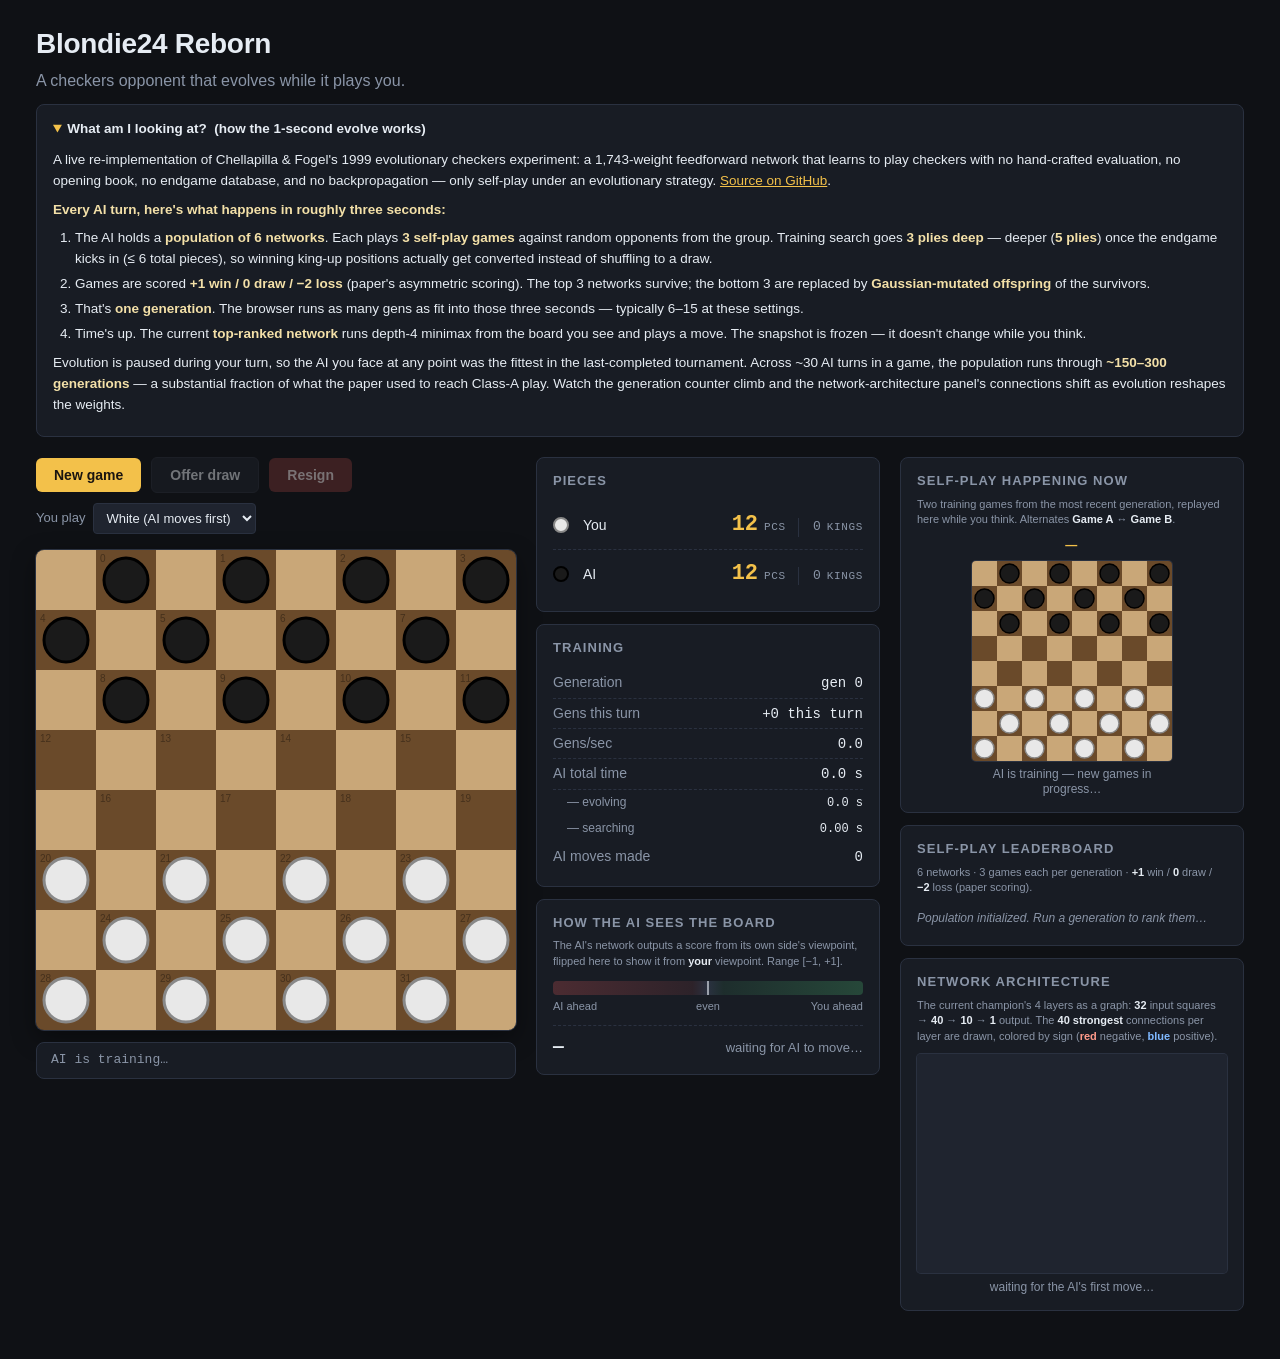
==== docs/index.html @ 56c25bbf "Tune for stronger AI: 3-sec bursts + 3 games per individual; drop x-ray refs - TRAIN_BURST_MS 2000 -" ====
<!DOCTYPE html>
<html lang="en">
<head>
<meta charset="UTF-8" />
<meta name="viewport" content="width=device-width, initial-scale=1.0" />
<title>Blondie24 Reborn — Evolving Opponent Demo</title>
<link rel="stylesheet" href="css/style.css" />
</head>
<body>
<main>
  <header>
    <h1>Blondie24 Reborn</h1>
    <p class="subtitle">A checkers opponent that evolves while it plays you.</p>
    <details id="about" open>
      <summary>What am I looking at? &nbsp;(how the 1-second evolve works)</summary>
      <p>
        A live re-implementation of Chellapilla &amp; Fogel's 1999 evolutionary
        checkers experiment: a 1,743-weight feedforward network that learns to
        play checkers with no hand-crafted evaluation, no opening book, no
        endgame database, and no backpropagation — only self-play under an
        evolutionary strategy. <a href="https://github.com/brendanbabb/blondie24-reborn" target="_blank" rel="noreferrer">Source on GitHub</a>.
      </p>
      <p><b>Every AI turn, here's what happens in roughly three seconds:</b></p>
      <ol>
        <li>The AI holds a <b>population of 6 networks</b>. Each plays <b>3 self-play games</b> against random opponents from the group. Training search goes <b>3 plies deep</b> — deeper (<b>5 plies</b>) once the endgame kicks in (≤ 6 total pieces), so winning king-up positions actually get converted instead of shuffling to a draw.</li>
        <li>Games are scored <b>+1 win / 0 draw / −2 loss</b> (paper's asymmetric scoring). The top 3 networks survive; the bottom 3 are replaced by <b>Gaussian-mutated offspring</b> of the survivors.</li>
        <li>That's <b>one generation</b>. The browser runs as many gens as fit into those three seconds — typically 6–15 at these settings.</li>
        <li>Time's up. The current <b>top-ranked network</b> runs depth-4 minimax from the board you see and plays a move. The snapshot is frozen — it doesn't change while you think.</li>
      </ol>
      <p>
        Evolution is paused during your turn, so the AI you face at any point was the fittest
        in the last-completed tournament. Across ~30 AI turns in a game, the population runs
        through <b>~150–300 generations</b> — a substantial fraction of what the paper used to
        reach Class-A play. Watch the generation counter climb and the
        network-architecture panel's connections shift as evolution reshapes the weights.
      </p>
    </details>
  </header>

  <section id="game">
    <div id="board-wrap">
      <section id="controls">
        <button id="new-game">New game</button>
        <button id="offer-draw" type="button">Offer draw</button>
        <button id="resign" type="button" class="danger">Resign</button>
        <label>
          You play
          <select id="human-color">
            <option value="white">White (AI moves first)</option>
            <option value="black">Black (you move first)</option>
          </select>
        </label>
      </section>
      <canvas id="board" width="480" height="480"></canvas>
      <div id="status-banner" hidden></div>
      <div id="move-log" aria-live="polite"></div>
      <ol id="move-history" aria-label="Move history"></ol>
    </div>

    <aside id="side-panel">
      <div class="panel" id="pieces-panel">
        <h2>Pieces</h2>
        <div class="piece-row" id="piece-row-you">
          <span class="pip pip-you"></span>
          <span class="who">You</span>
          <span class="count"><span id="count-you">12</span><span class="unit">pcs</span></span>
          <span class="kings"><span id="kings-you">0</span><span class="unit">kings</span></span>
        </div>
        <div class="piece-row" id="piece-row-ai">
          <span class="pip pip-ai"></span>
          <span class="who">AI</span>
          <span class="count"><span id="count-ai">12</span><span class="unit">pcs</span></span>
          <span class="kings"><span id="kings-ai">0</span><span class="unit">kings</span></span>
        </div>
      </div>

      <div class="panel" id="training-panel">
        <h2>Training</h2>
        <div class="stat"><span class="label">Generation</span><span id="gen-counter">—</span></div>
        <div class="stat"><span class="label">Gens this turn</span><span id="gen-delta">—</span></div>
        <div class="stat"><span class="label">Gens/sec</span><span id="gens-per-sec">—</span></div>
        <div class="stat" title="Total wall time the AI has spent this game, across all its turns.">
          <span class="label">AI total time</span>
          <span id="ai-total-time">0.0 s</span>
        </div>
        <div class="stat substat" title="Time spent running self-play evolution during AI turns.">
          <span class="label">— evolving</span>
          <span id="ai-evolve-time">0.0 s</span>
        </div>
        <div class="stat substat" title="Time spent running depth-4 minimax to choose the AI's move.">
          <span class="label">— searching</span>
          <span id="ai-search-time">0.0 s</span>
        </div>
        <div class="stat" title="Number of AI moves made this game.">
          <span class="label">AI moves made</span>
          <span id="ai-move-count">0</span>
        </div>
      </div>

      <div class="panel" id="eval-panel">
        <h2>How the AI sees the board</h2>
        <p class="legend">
          The AI's network outputs a score from its own side's viewpoint,
          flipped here to show it from <b>your</b> viewpoint. Range [−1, +1].
        </p>
        <div id="eval-bar-wrap">
          <div id="eval-bar">
            <div id="eval-bar-fill"></div>
            <div id="eval-bar-center"></div>
          </div>
          <div class="eval-labels">
            <span>AI ahead</span>
            <span>even</span>
            <span>You ahead</span>
          </div>
        </div>
        <div class="eval-summary">
          <span id="eval-number">—</span>
          <span id="eval-verdict" class="dim">waiting for AI to move…</span>
        </div>
      </div>

      <!-- Leaderboard + mini-play moved to #extras below. -->

      <div class="panel" id="history-panel" hidden>
        <h2>Training arc this game</h2>
        <p class="legend">
          Best (yellow) and mean (gray) fitness per generation. Ticks mark
          where each AI turn began.
        </p>
        <canvas id="history-chart" width="280" height="110"></canvas>
        <p class="dim" id="history-caption" style="margin: 4px 0 0; text-align: center;">—</p>
      </div>

    </aside>

    <section id="extras">
      <div class="panel" id="mini-panel">
        <h2>Self-play happening now</h2>
        <p class="legend">
          Two training games from the most recent generation, replayed here
          while you think. Alternates <b>Game A</b> ↔ <b>Game B</b>.
        </p>
        <div class="mini-cell">
          <span class="mini-label" id="mini-label">—</span>
          <canvas id="mini-board" width="200" height="200"></canvas>
          <p class="mini-caption dim" id="mini-caption">—</p>
        </div>
      </div>

      <div class="panel" id="leaderboard-panel">
        <h2>Self-play leaderboard</h2>
        <p class="legend">
          6 networks · 3 games each per generation ·
          <b>+1</b> win / <b>0</b> draw / <b>−2</b> loss (paper scoring).
        </p>
        <ol id="leaderboard">
          <li class="placeholder">Waiting for first generation…</li>
        </ol>
      </div>

      <div class="panel" id="layers-panel">
        <h2>Network architecture</h2>
        <p class="legend">
          The current champion's 4 layers as a graph:
          <b>32</b> input squares → <b>40</b> → <b>10</b> → <b>1</b> output.
          The <b>40 strongest</b> connections per layer are drawn, colored by
          sign (<b style="color:#ff9a8a">red</b> negative,
          <b style="color:#7fb8ff">blue</b> positive).
        </p>
        <canvas id="layers" width="340" height="240"></canvas>
        <p class="dim" id="layers-caption" style="margin: 6px 0 0; text-align: center;">
          waiting for the AI's first move…
        </p>
      </div>

    </section>
  </section>


</main>

<script src="js/checkers.js"></script>
<script src="js/render.js"></script>
<script src="js/network.js"></script>
<script src="js/minimax.js"></script>
<script src="js/main.js"></script>
</body>
</html>
---- docs/css/style.css ----
:root {
  --bg: #0f1115;
  --panel: #181c24;
  --panel-2: #1f242f;
  --border: #2a3140;
  --fg: #e6ecf3;
  --dim: #8a95a7;
  --accent: #f3c14a;
  --black-piece: #e8b04a;
  --white-piece: #d7e7ff;
  --black-king: #ffd86b;
  --white-king: #ffffff;
  --light-sq: #c9a778;
  --dark-sq: #6a4a2a;
  --hl-from: rgba(243, 193, 74, 0.5);
  --hl-to: rgba(243, 193, 74, 0.85);
  --hl-legal: rgba(80, 200, 120, 0.55);
  --hl-capture: rgba(230, 90, 90, 0.55);
}

* { box-sizing: border-box; }

body {
  margin: 0;
  font-family: -apple-system, BlinkMacSystemFont, "Segoe UI", Roboto, sans-serif;
  background: var(--bg);
  color: var(--fg);
  line-height: 1.45;
}

main {
  max-width: 1240px;
  margin: 0 auto;
  padding: 24px 16px 48px;
}

header h1 {
  margin: 0 0 4px;
  font-size: 28px;
  letter-spacing: -0.01em;
}
.subtitle {
  margin: 0 0 12px;
  color: var(--dim);
}
#about {
  background: var(--panel);
  border: 1px solid var(--border);
  border-radius: 8px;
  padding: 12px 16px;
  margin: 0 0 20px;
  color: var(--fg);
  font-size: 13.5px;
  line-height: 1.55;
}
#about summary {
  cursor: pointer;
  color: var(--fg);
  font-weight: 600;
  padding: 2px 0;
}
#about summary::marker { color: var(--accent); }
#about p { margin: 8px 0; }
#about ol { margin: 6px 0 8px 22px; padding: 0; }
#about ol li { margin-bottom: 4px; }
#about a { color: var(--accent); }
#about b { color: #f3e0a8; }

#game {
  display: grid;
  grid-template-columns: 480px minmax(220px, 1fr) minmax(240px, 1fr);
  grid-template-areas: "board status extras";
  gap: 20px;
  align-items: start;
}
#board-wrap { grid-area: board; }
#side-panel { grid-area: status; }
#extras {
  grid-area: extras;
  display: flex;
  flex-direction: column;
  gap: 12px;
}

@media (max-width: 1100px) {
  #game {
    grid-template-columns: 480px 1fr;
    grid-template-areas:
      "board  status"
      "extras extras";
  }
  #extras { flex-direction: row; }
  #extras .panel { flex: 1; }
}

@media (max-width: 900px) {
  #game {
    grid-template-columns: 1fr;
    grid-template-areas:
      "board"
      "status"
      "extras";
    gap: 14px;
  }
  #extras { flex-direction: column; }
  #board-wrap { max-width: 100%; }
  canvas#board { width: 100%; height: auto; }
  .panel { padding: 12px 14px; }
  header h1 { font-size: 22px; }
  .subtitle { font-size: 14px; }
  #mini-panel canvas { width: 100%; max-width: 240px; height: auto; }
}

@media (max-width: 520px) {
  main { padding: 16px 10px 32px; }
  #controls button { padding: 8px 14px; font-size: 13px; }
  .panel h2 { font-size: 12px; }
}

#board-wrap {
  display: flex;
  flex-direction: column;
  gap: 12px;
}

canvas#board {
  display: block;
  border-radius: 8px;
  box-shadow: 0 0 0 1px var(--border), 0 8px 24px rgba(0,0,0,0.4);
  cursor: pointer;
  background: var(--panel);
  max-width: 100%;
  height: auto;
  aspect-ratio: 1 / 1;
}

#status-banner {
  padding: 8px 14px;
  background: rgba(230, 90, 90, 0.15);
  border: 1px solid rgba(230, 90, 90, 0.6);
  color: #ff9a8a;
  border-radius: 8px;
  font-size: 13px;
  font-weight: 500;
  letter-spacing: 0.02em;
}
#status-banner.info {
  background: rgba(80, 200, 120, 0.12);
  border-color: rgba(80, 200, 120, 0.5);
  color: #8ef0b1;
}

#move-log {
  min-height: 32px;
  padding: 8px 14px;
  background: var(--panel);
  border: 1px solid var(--border);
  border-radius: 8px;
  font-family: "SFMono-Regular", Consolas, monospace;
  font-size: 13px;
  color: var(--dim);
}

#move-history {
  list-style: none;
  counter-reset: turn;
  padding: 0;
  margin: 0;
  max-height: 140px;
  overflow-y: auto;
  background: var(--panel);
  border: 1px solid var(--border);
  border-radius: 8px;
  font-family: "SFMono-Regular", Consolas, monospace;
  font-size: 12px;
  color: var(--fg);
}
#move-history li {
  display: grid;
  grid-template-columns: 28px 1fr;
  gap: 6px;
  padding: 4px 12px;
  border-bottom: 1px dashed var(--border);
}
#move-history li:last-child { border-bottom: none; }
#move-history li::before {
  counter-increment: turn;
  content: counter(turn) ".";
  color: var(--dim);
  text-align: right;
}
#move-history li.actor-you { color: #cfe5ff; }
#move-history li.actor-ai  { color: #ffd796; }
#move-history li .meta { color: var(--dim); font-size: 11px; }
#move-history:empty { display: none; }

#side-panel {
  display: flex;
  flex-direction: column;
  gap: 12px;
}

.panel {
  background: var(--panel);
  border: 1px solid var(--border);
  border-radius: 8px;
  padding: 14px 16px;
}

.panel h2 {
  margin: 0 0 10px;
  font-size: 13px;
  text-transform: uppercase;
  letter-spacing: 0.08em;
  color: var(--dim);
  font-weight: 600;
}

.stat {
  display: flex;
  justify-content: space-between;
  align-items: baseline;
  padding: 4px 0;
  border-bottom: 1px dashed var(--border);
  font-size: 14px;
}
.stat:last-child { border-bottom: none; }
.stat.substat {
  padding-left: 14px;
  font-size: 12px;
  border-bottom: none;
}
.stat .label { color: var(--dim); }
.stat span:last-child {
  font-family: "SFMono-Regular", Consolas, monospace;
  color: var(--fg);
  font-weight: 500;
}

#leaderboard {
  list-style: none;
  padding: 0;
  margin: 0;
  font-size: 13px;
}

.legend {
  margin: -4px 0 10px;
  color: var(--dim);
  font-size: 11px;
  line-height: 1.4;
}
.legend b { color: var(--fg); }

#leaderboard li {
  display: grid;
  grid-template-columns: 28px 1fr 50px 60px;
  gap: 8px;
  align-items: center;
  padding: 4px 0;
  font-family: "SFMono-Regular", Consolas, monospace;
}
#leaderboard li.placeholder {
  display: block;
  color: var(--dim);
  font-family: inherit;
  font-size: 12px;
  font-style: italic;
}
#leaderboard li .wld {
  font-size: 11px;
  color: var(--dim);
  text-align: right;
  font-variant-numeric: tabular-nums;
}
#leaderboard li .bar {
  height: 6px;
  background: var(--border);
  border-radius: 3px;
  overflow: hidden;
  position: relative;
}
#leaderboard li .bar > div {
  position: absolute;
  inset: 0;
  background: var(--accent);
  transform-origin: left center;
  transition: transform 0.3s ease;
}
#leaderboard li .bar > div.neg {
  background: #c85a5a;
}
#leaderboard li .rank {
  color: var(--dim);
  font-size: 12px;
}
#leaderboard li .score {
  text-align: right;
  color: var(--dim);
  min-width: 40px;
}

#controls {
  display: flex;
  gap: 10px;
  align-items: center;
  margin: 0 0 4px;
  flex-wrap: wrap;
}
#controls button {
  background: var(--accent);
  color: #1a1410;
  border: none;
  padding: 9px 18px;
  border-radius: 6px;
  font-size: 14px;
  font-weight: 600;
  cursor: pointer;
}
#controls button:hover:not(:disabled) { filter: brightness(1.1); }
#controls button:disabled {
  opacity: 0.45;
  cursor: not-allowed;
  filter: grayscale(0.3);
}
#controls button#offer-draw {
  background: var(--panel-2);
  color: var(--fg);
  border: 1px solid var(--border);
}
#controls button.danger {
  background: #8a2d2d;
  color: #ffe6e6;
}
#controls label {
  color: var(--dim);
  font-size: 13px;
  display: flex;
  align-items: center;
  gap: 8px;
}
#controls select {
  background: var(--panel-2);
  color: var(--fg);
  border: 1px solid var(--border);
  border-radius: 4px;
  padding: 6px 8px;
  font-size: 13px;
}

.dim { color: var(--dim); font-size: 12px; }

#pieces-panel .piece-row {
  display: grid;
  grid-template-columns: 18px auto 1fr auto;
  gap: 12px;
  align-items: baseline;
  padding: 8px 0;
  border-bottom: 1px dashed var(--border);
}
#pieces-panel .piece-row:last-child { border-bottom: none; }

#pieces-panel .pip {
  width: 16px;
  height: 16px;
  border-radius: 50%;
  border: 2px solid;
  display: inline-block;
  align-self: center;
}
#pieces-panel .pip-you { background: #e8e8e8; border-color: #888; }
#pieces-panel .pip-ai  { background: #1a1a1a; border-color: #000; }
body.human-black #pieces-panel .pip-you { background: #1a1a1a; border-color: #000; }
body.human-black #pieces-panel .pip-ai  { background: #e8e8e8; border-color: #888; }

#pieces-panel .who {
  color: var(--fg);
  font-weight: 500;
  font-size: 14px;
}

#pieces-panel .count,
#pieces-panel .kings {
  font-family: "SFMono-Regular", Consolas, monospace;
  display: inline-flex;
  align-items: baseline;
  gap: 6px;
}

#pieces-panel .count {
  justify-self: end;
  font-size: 22px;
  font-weight: 600;
  color: var(--accent);
}

#pieces-panel .kings {
  font-size: 13px;
  color: var(--dim);
  padding-left: 14px;
  border-left: 1px solid var(--border);
}

#pieces-panel .unit {
  font-size: 11px;
  color: var(--dim);
  font-weight: 400;
  text-transform: uppercase;
  letter-spacing: 0.06em;
}

#pieces-panel .piece-row.low .count { color: #ff8a50; }

/* Layered architecture view */
#layers-panel canvas {
  display: block;
  margin: 8px auto 0;
  background: var(--panel-2);
  border-radius: 4px;
  box-shadow: 0 0 0 1px var(--border);
  max-width: 100%;
  height: auto;
}


/* Eval bar */
#eval-panel .legend { margin-top: -4px; }

#eval-bar-wrap { margin: 12px 0 6px; }

#eval-bar {
  height: 14px;
  background: linear-gradient(
    to right,
    rgba(230, 90, 90, 0.25) 0%,
    rgba(230, 90, 90, 0.10) 45%,
    var(--border) 50%,
    rgba(80, 200, 120, 0.10) 55%,
    rgba(80, 200, 120, 0.25) 100%
  );
  border-radius: 4px;
  position: relative;
  overflow: hidden;
}

#eval-bar-fill {
  position: absolute;
  top: 0;
  bottom: 0;
  width: 0;           /* width and left set from JS */
  left: 50%;
  transition: width 0.25s ease, left 0.25s ease, background 0.25s ease;
}

#eval-bar-center {
  position: absolute;
  top: 0;
  bottom: 0;
  left: 50%;
  width: 2px;
  margin-left: -1px;
  background: var(--fg);
  opacity: 0.6;
}

#eval-panel .eval-labels {
  display: grid;
  grid-template-columns: 1fr 1fr 1fr;
  font-size: 11px;
  color: var(--dim);
  margin-top: 4px;
}
#eval-panel .eval-labels :nth-child(1) { text-align: left; }
#eval-panel .eval-labels :nth-child(2) { text-align: center; }
#eval-panel .eval-labels :nth-child(3) { text-align: right; }

#eval-panel .eval-summary {
  display: flex;
  justify-content: space-between;
  align-items: baseline;
  margin-top: 10px;
  padding-top: 8px;
  border-top: 1px dashed var(--border);
}
#eval-panel #eval-number {
  font-family: "SFMono-Regular", Consolas, monospace;
  font-size: 18px;
  font-weight: 600;
  color: var(--fg);
}
#eval-panel #eval-verdict {
  font-size: 13px;
}

/* Mini self-play board (alternates A/B) */
#mini-panel .mini-cell {
  display: flex;
  flex-direction: column;
  align-items: center;
  gap: 6px;
  margin-top: 8px;
}
#mini-panel .mini-label {
  font-size: 12px;
  color: var(--accent);
  font-weight: 600;
  letter-spacing: 0.12em;
  text-transform: uppercase;
}
#mini-panel canvas {
  display: block;
  border-radius: 4px;
  background: var(--panel-2);
  box-shadow: 0 0 0 1px var(--border);
}
#mini-panel .mini-caption {
  text-align: center;
  margin: 0;
  font-size: 12px;
  max-width: 220px;
  line-height: 1.3;
}
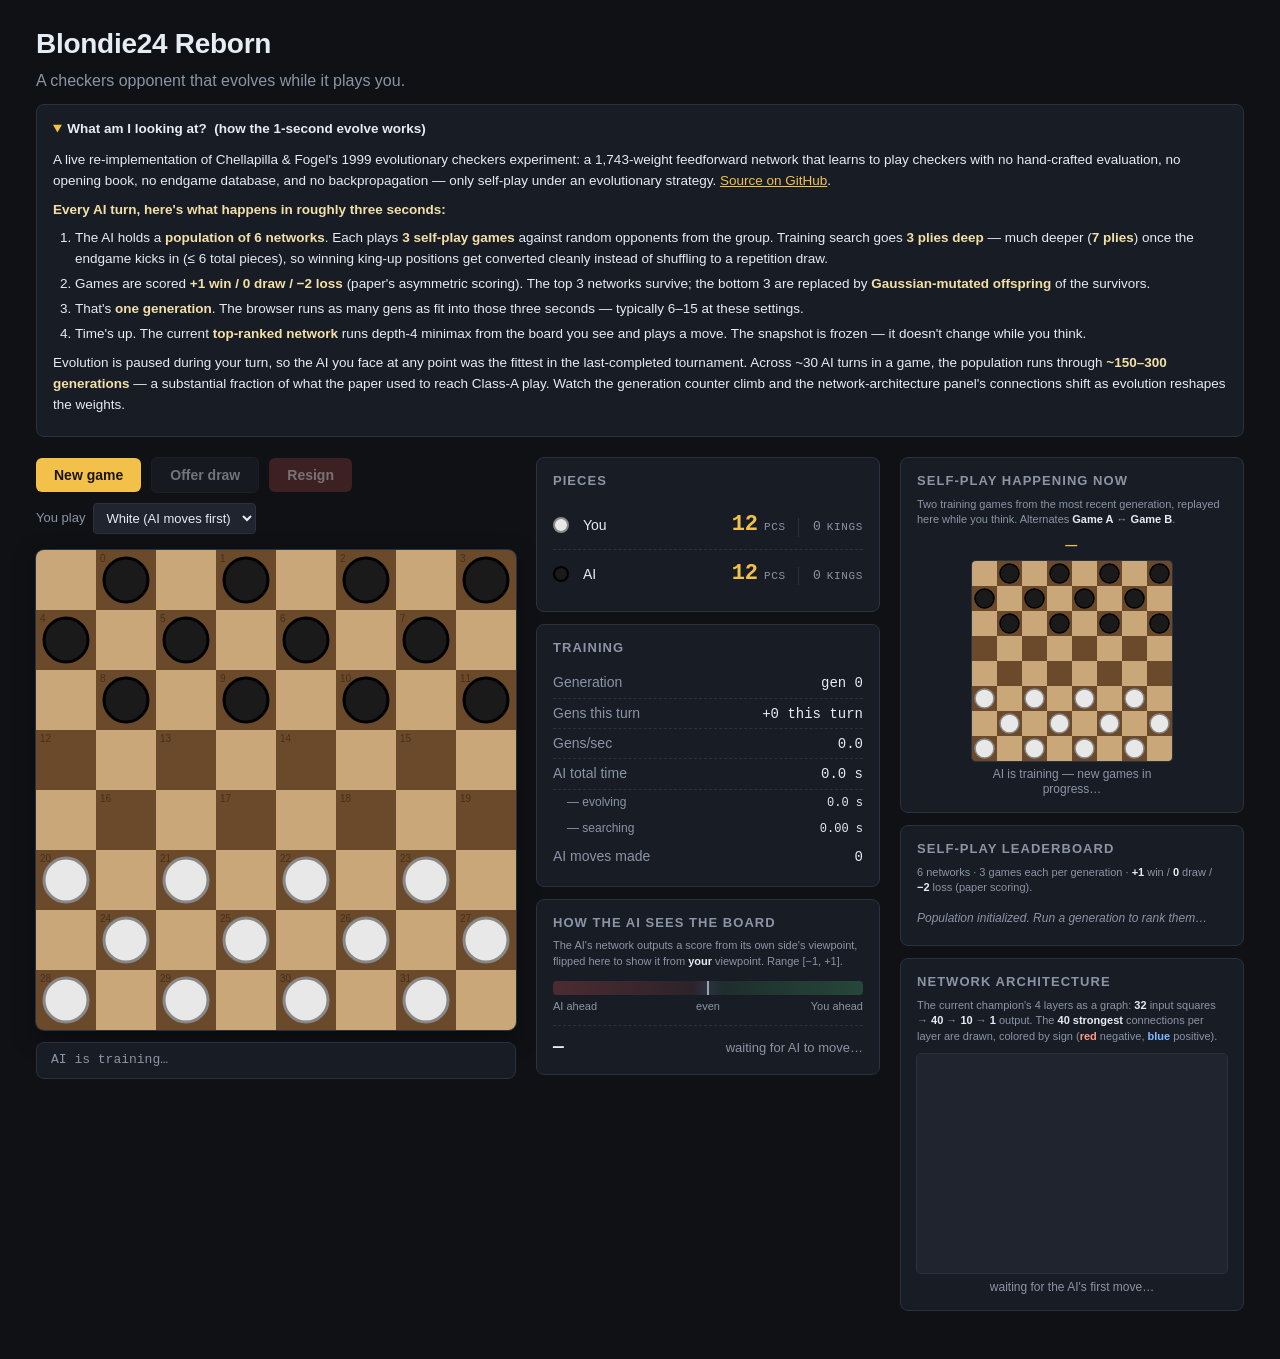
==== commit 78d1e42d: "Bump endgame training depth 5 -> 7 plies Five plies wasn't quite enough for some king-and-pawn endga" ====
--- a/docs/index.html
+++ b/docs/index.html
@@ -22,7 +22,7 @@
       </p>
       <p><b>Every AI turn, here's what happens in roughly three seconds:</b></p>
       <ol>
-        <li>The AI holds a <b>population of 6 networks</b>. Each plays <b>3 self-play games</b> against random opponents from the group. Training search goes <b>3 plies deep</b> — deeper (<b>5 plies</b>) once the endgame kicks in (≤ 6 total pieces), so winning king-up positions actually get converted instead of shuffling to a draw.</li>
+        <li>The AI holds a <b>population of 6 networks</b>. Each plays <b>3 self-play games</b> against random opponents from the group. Training search goes <b>3 plies deep</b> — much deeper (<b>7 plies</b>) once the endgame kicks in (≤ 6 total pieces), so winning king-up positions get converted cleanly instead of shuffling to a repetition draw.</li>
         <li>Games are scored <b>+1 win / 0 draw / −2 loss</b> (paper's asymmetric scoring). The top 3 networks survive; the bottom 3 are replaced by <b>Gaussian-mutated offspring</b> of the survivors.</li>
         <li>That's <b>one generation</b>. The browser runs as many gens as fit into those three seconds — typically 6–15 at these settings.</li>
         <li>Time's up. The current <b>top-ranked network</b> runs depth-4 minimax from the board you see and plays a move. The snapshot is frozen — it doesn't change while you think.</li>
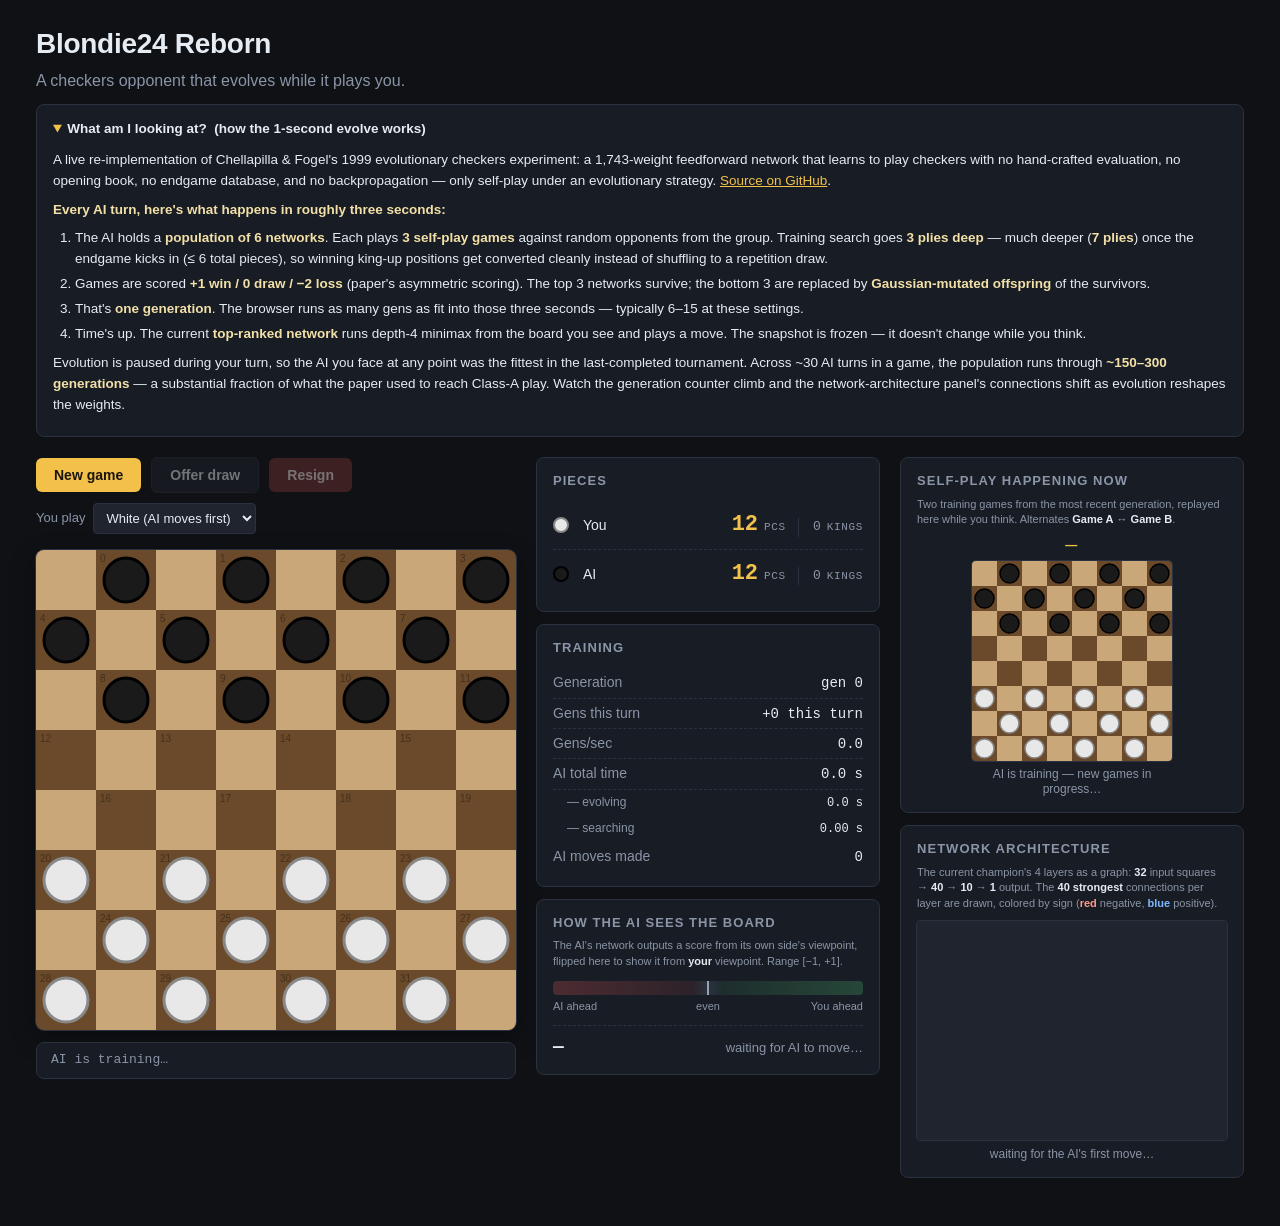
==== commit 0ce93648: "Hide the Self-play leaderboard panel All its plumbing stays in place (worker still emits leaderboard" ====
--- a/docs/index.html
+++ b/docs/index.html
@@ -148,7 +148,7 @@
         </div>
       </div>
 
-      <div class="panel" id="leaderboard-panel">
+      <div class="panel" id="leaderboard-panel" hidden>
         <h2>Self-play leaderboard</h2>
         <p class="legend">
           6 networks · 3 games each per generation ·
--- a/docs/css/style.css
+++ b/docs/css/style.css
@@ -254,11 +254,21 @@
 
 #leaderboard li {
   display: grid;
-  grid-template-columns: 28px 1fr 50px 60px;
+  grid-template-columns: 34px 1fr 46px 70px;
   gap: 8px;
   align-items: center;
   padding: 4px 0;
   font-family: "SFMono-Regular", Consolas, monospace;
+}
+#leaderboard li.group .rank {
+  background: var(--panel-2);
+  border: 1px solid var(--border);
+  border-radius: 4px;
+  padding: 2px 4px;
+  text-align: center;
+  color: var(--accent);
+  font-size: 11px;
+  font-weight: 600;
 }
 #leaderboard li.placeholder {
   display: block;
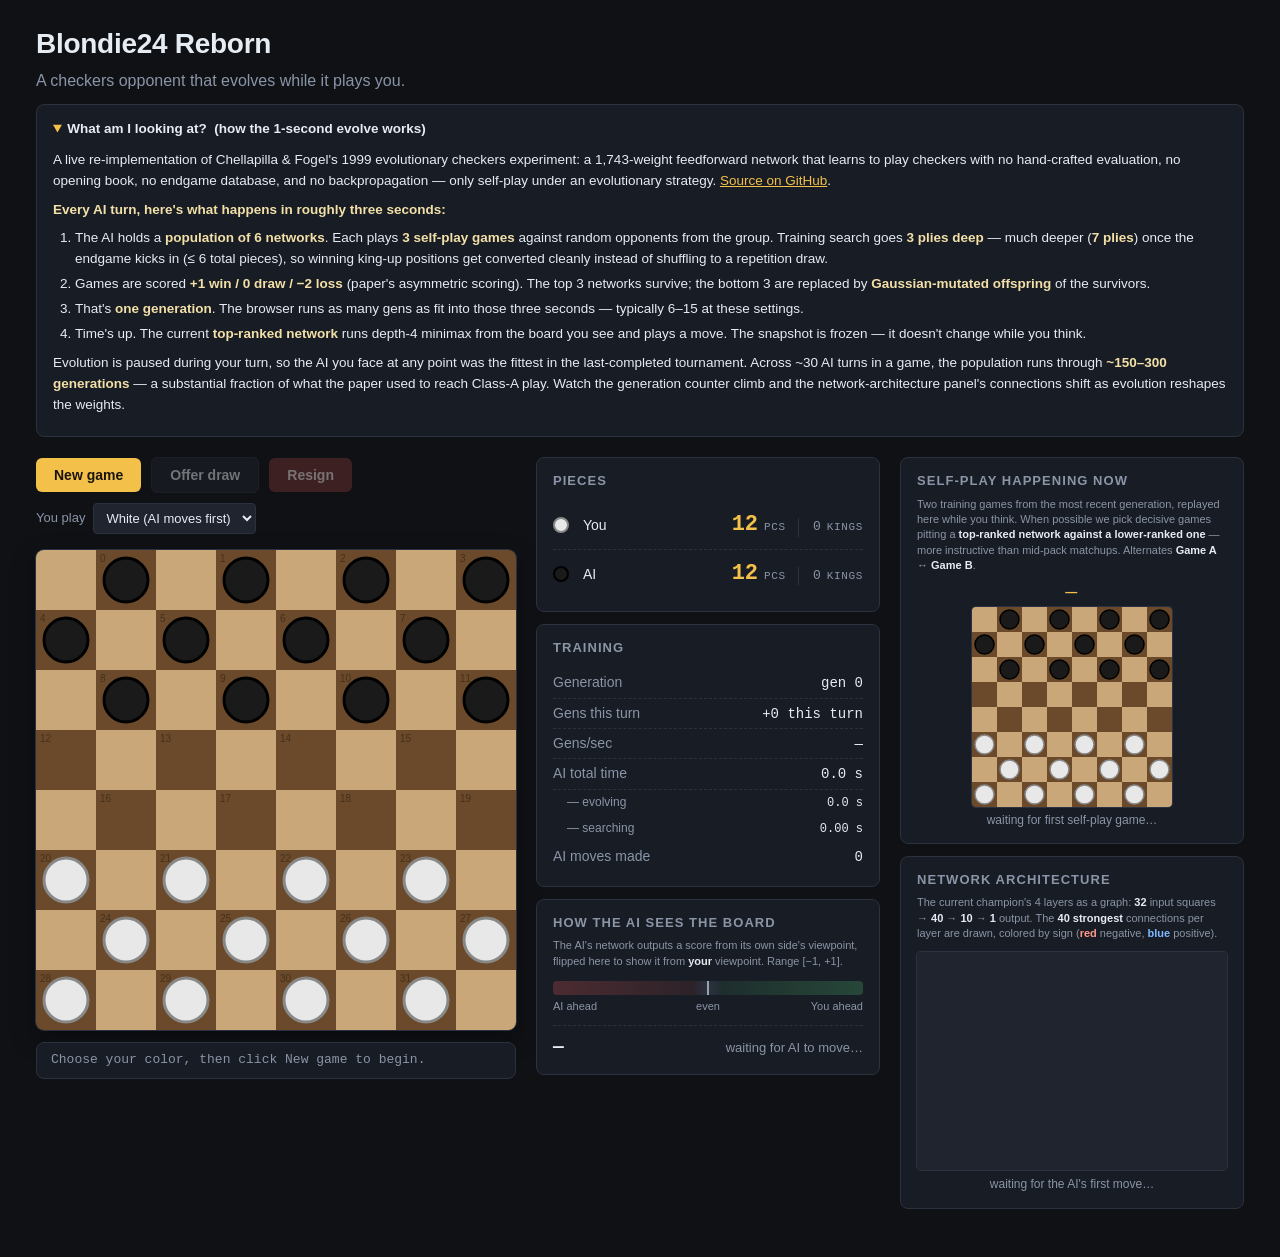
==== commit 6e6a088c: "Wait for New game click + label replays "strong vs weak" Two changes:  1. Don't auto-start on page l" ====
--- a/docs/index.html
+++ b/docs/index.html
@@ -139,7 +139,10 @@
         <h2>Self-play happening now</h2>
         <p class="legend">
           Two training games from the most recent generation, replayed here
-          while you think. Alternates <b>Game A</b> ↔ <b>Game B</b>.
+          while you think. When possible we pick decisive games pitting a
+          <b>top-ranked network against a lower-ranked one</b> — more
+          instructive than mid-pack matchups. Alternates
+          <b>Game A</b> ↔ <b>Game B</b>.
         </p>
         <div class="mini-cell">
           <span class="mini-label" id="mini-label">—</span>
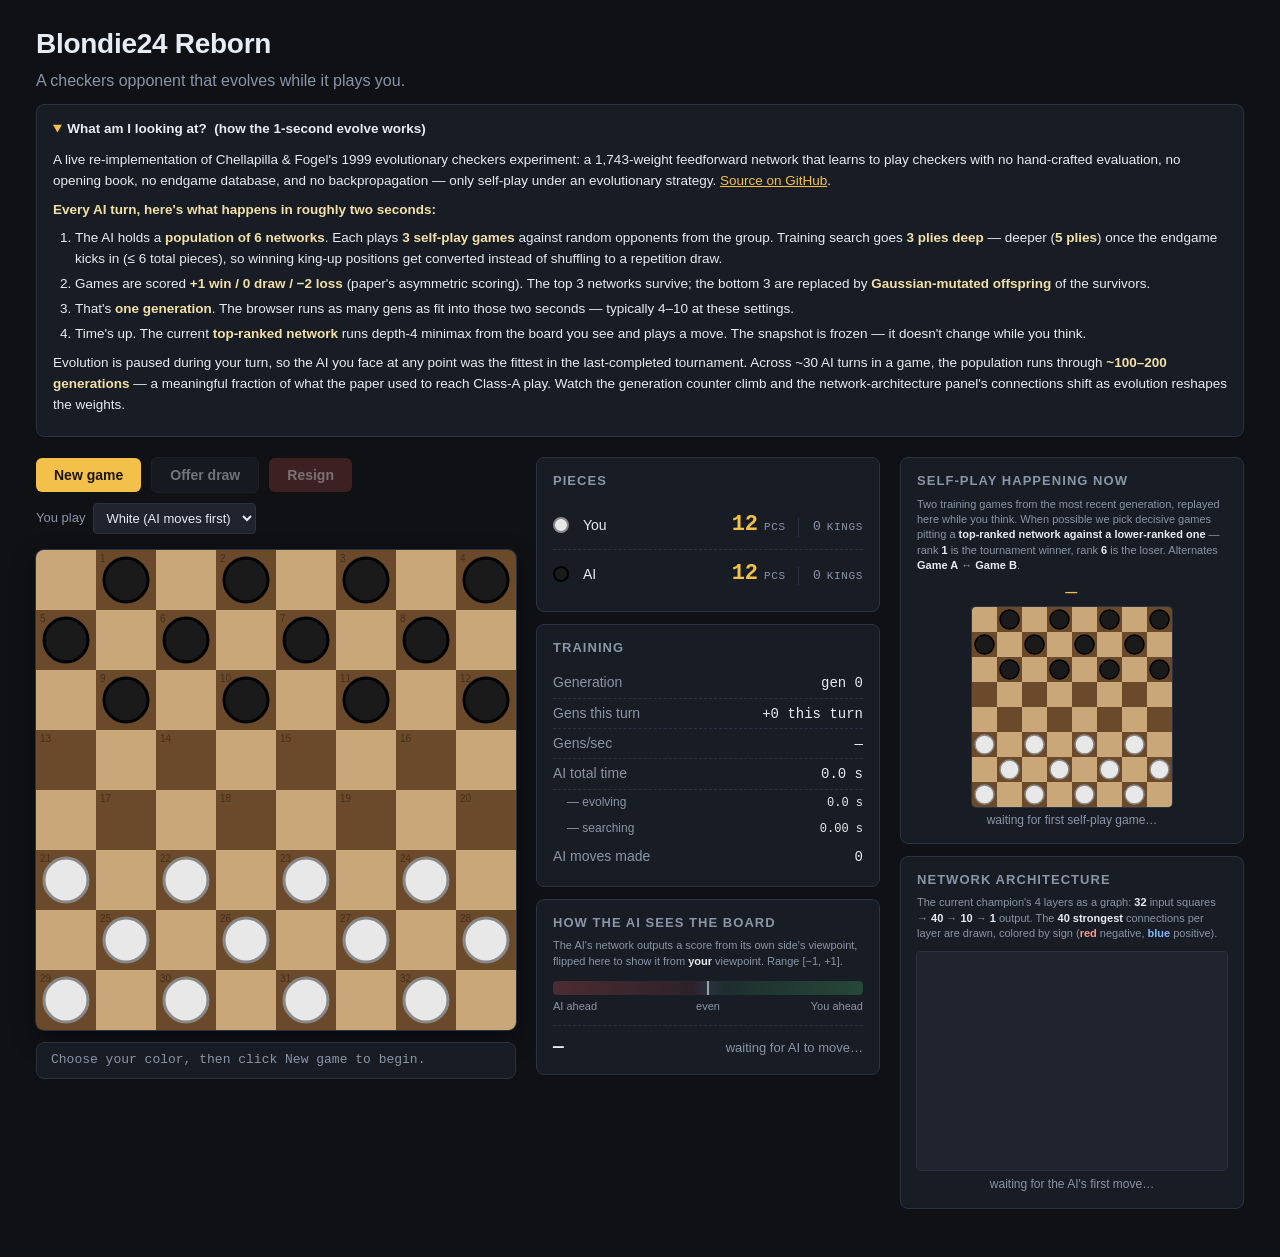
==== commit b8a19f90: "1-indexed board squares + B/W labels in replay + 2s AI turns Board squares now display 1-32 everywhe" ====
--- a/docs/index.html
+++ b/docs/index.html
@@ -20,17 +20,17 @@
         endgame database, and no backpropagation — only self-play under an
         evolutionary strategy. <a href="https://github.com/brendanbabb/blondie24-reborn" target="_blank" rel="noreferrer">Source on GitHub</a>.
       </p>
-      <p><b>Every AI turn, here's what happens in roughly three seconds:</b></p>
+      <p><b>Every AI turn, here's what happens in roughly two seconds:</b></p>
       <ol>
-        <li>The AI holds a <b>population of 6 networks</b>. Each plays <b>3 self-play games</b> against random opponents from the group. Training search goes <b>3 plies deep</b> — much deeper (<b>7 plies</b>) once the endgame kicks in (≤ 6 total pieces), so winning king-up positions get converted cleanly instead of shuffling to a repetition draw.</li>
+        <li>The AI holds a <b>population of 6 networks</b>. Each plays <b>3 self-play games</b> against random opponents from the group. Training search goes <b>3 plies deep</b> — deeper (<b>5 plies</b>) once the endgame kicks in (≤ 6 total pieces), so winning king-up positions get converted instead of shuffling to a repetition draw.</li>
         <li>Games are scored <b>+1 win / 0 draw / −2 loss</b> (paper's asymmetric scoring). The top 3 networks survive; the bottom 3 are replaced by <b>Gaussian-mutated offspring</b> of the survivors.</li>
-        <li>That's <b>one generation</b>. The browser runs as many gens as fit into those three seconds — typically 6–15 at these settings.</li>
+        <li>That's <b>one generation</b>. The browser runs as many gens as fit into those two seconds — typically 4–10 at these settings.</li>
         <li>Time's up. The current <b>top-ranked network</b> runs depth-4 minimax from the board you see and plays a move. The snapshot is frozen — it doesn't change while you think.</li>
       </ol>
       <p>
         Evolution is paused during your turn, so the AI you face at any point was the fittest
         in the last-completed tournament. Across ~30 AI turns in a game, the population runs
-        through <b>~150–300 generations</b> — a substantial fraction of what the paper used to
+        through <b>~100–200 generations</b> — a meaningful fraction of what the paper used to
         reach Class-A play. Watch the generation counter climb and the
         network-architecture panel's connections shift as evolution reshapes the weights.
       </p>
@@ -140,9 +140,9 @@
         <p class="legend">
           Two training games from the most recent generation, replayed here
           while you think. When possible we pick decisive games pitting a
-          <b>top-ranked network against a lower-ranked one</b> — more
-          instructive than mid-pack matchups. Alternates
-          <b>Game A</b> ↔ <b>Game B</b>.
+          <b>top-ranked network against a lower-ranked one</b> —
+          rank <b>1</b> is the tournament winner, rank <b>6</b> is the
+          loser. Alternates <b>Game A</b> ↔ <b>Game B</b>.
         </p>
         <div class="mini-cell">
           <span class="mini-label" id="mini-label">—</span>
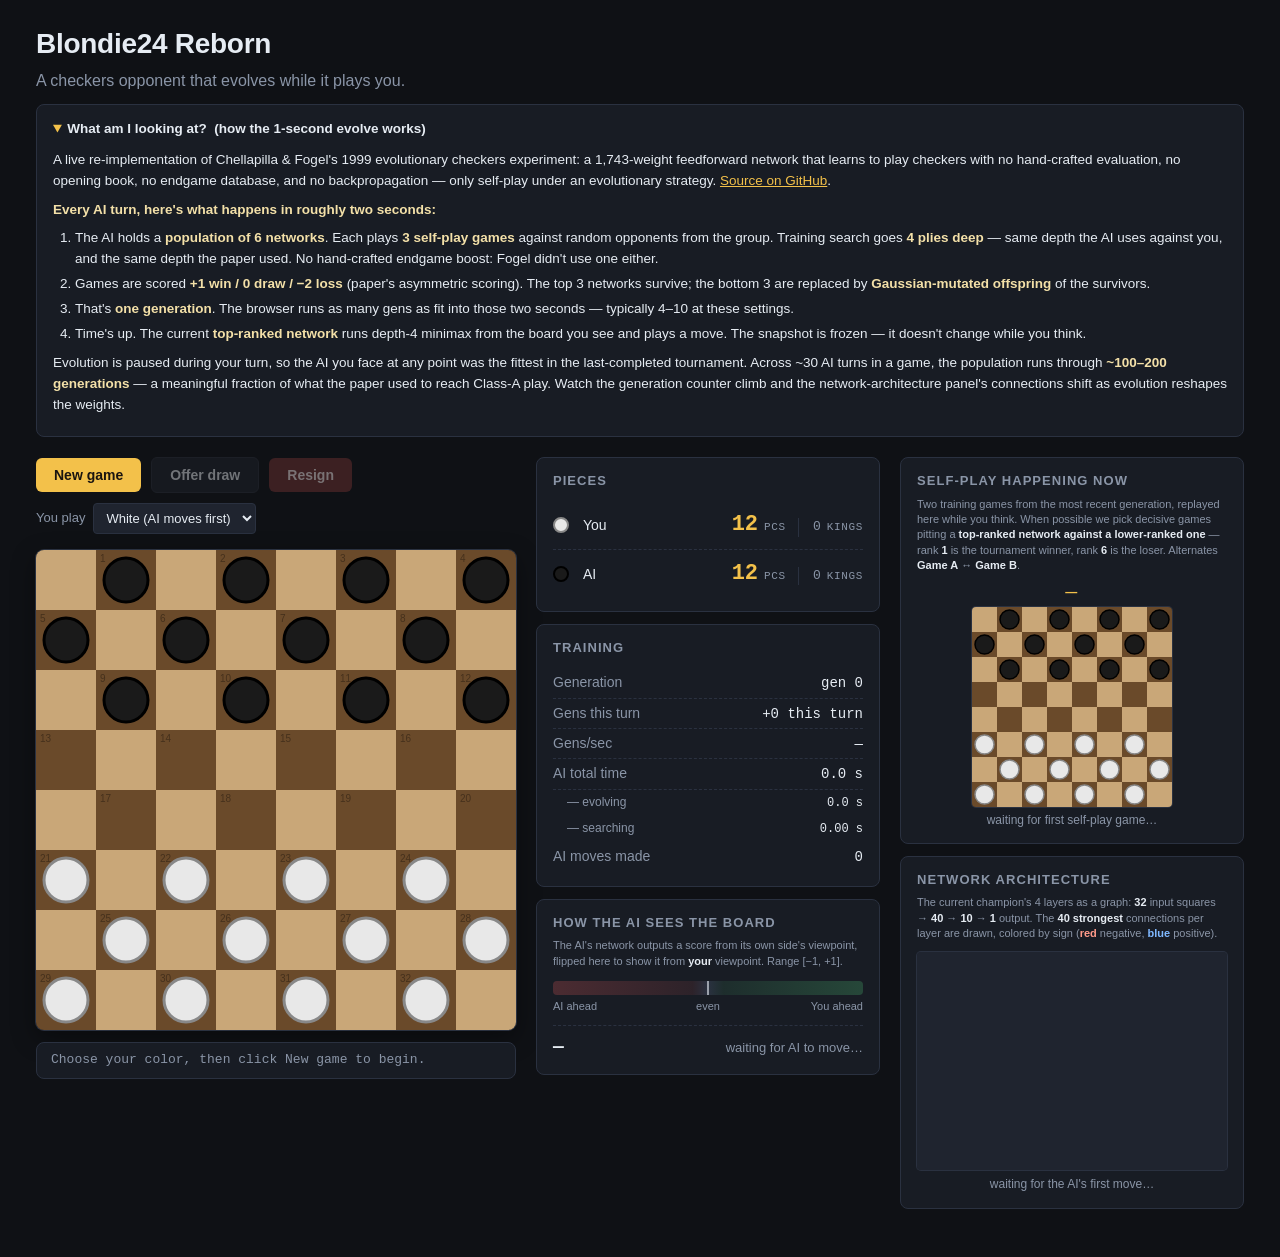
==== commit be8abecc: "Restore paper fidelity: flat depth 4, random piece-diff init, 2 warmup gens Two hand-crafted knowled" ====
--- a/docs/index.html
+++ b/docs/index.html
@@ -22,7 +22,7 @@
       </p>
       <p><b>Every AI turn, here's what happens in roughly two seconds:</b></p>
       <ol>
-        <li>The AI holds a <b>population of 6 networks</b>. Each plays <b>3 self-play games</b> against random opponents from the group. Training search goes <b>3 plies deep</b> — deeper (<b>5 plies</b>) once the endgame kicks in (≤ 6 total pieces), so winning king-up positions get converted instead of shuffling to a repetition draw.</li>
+        <li>The AI holds a <b>population of 6 networks</b>. Each plays <b>3 self-play games</b> against random opponents from the group. Training search goes <b>4 plies deep</b> — same depth the AI uses against you, and the same depth the paper used. No hand-crafted endgame boost: Fogel didn't use one either.</li>
         <li>Games are scored <b>+1 win / 0 draw / −2 loss</b> (paper's asymmetric scoring). The top 3 networks survive; the bottom 3 are replaced by <b>Gaussian-mutated offspring</b> of the survivors.</li>
         <li>That's <b>one generation</b>. The browser runs as many gens as fit into those two seconds — typically 4–10 at these settings.</li>
         <li>Time's up. The current <b>top-ranked network</b> runs depth-4 minimax from the board you see and plays a move. The snapshot is frozen — it doesn't change while you think.</li>
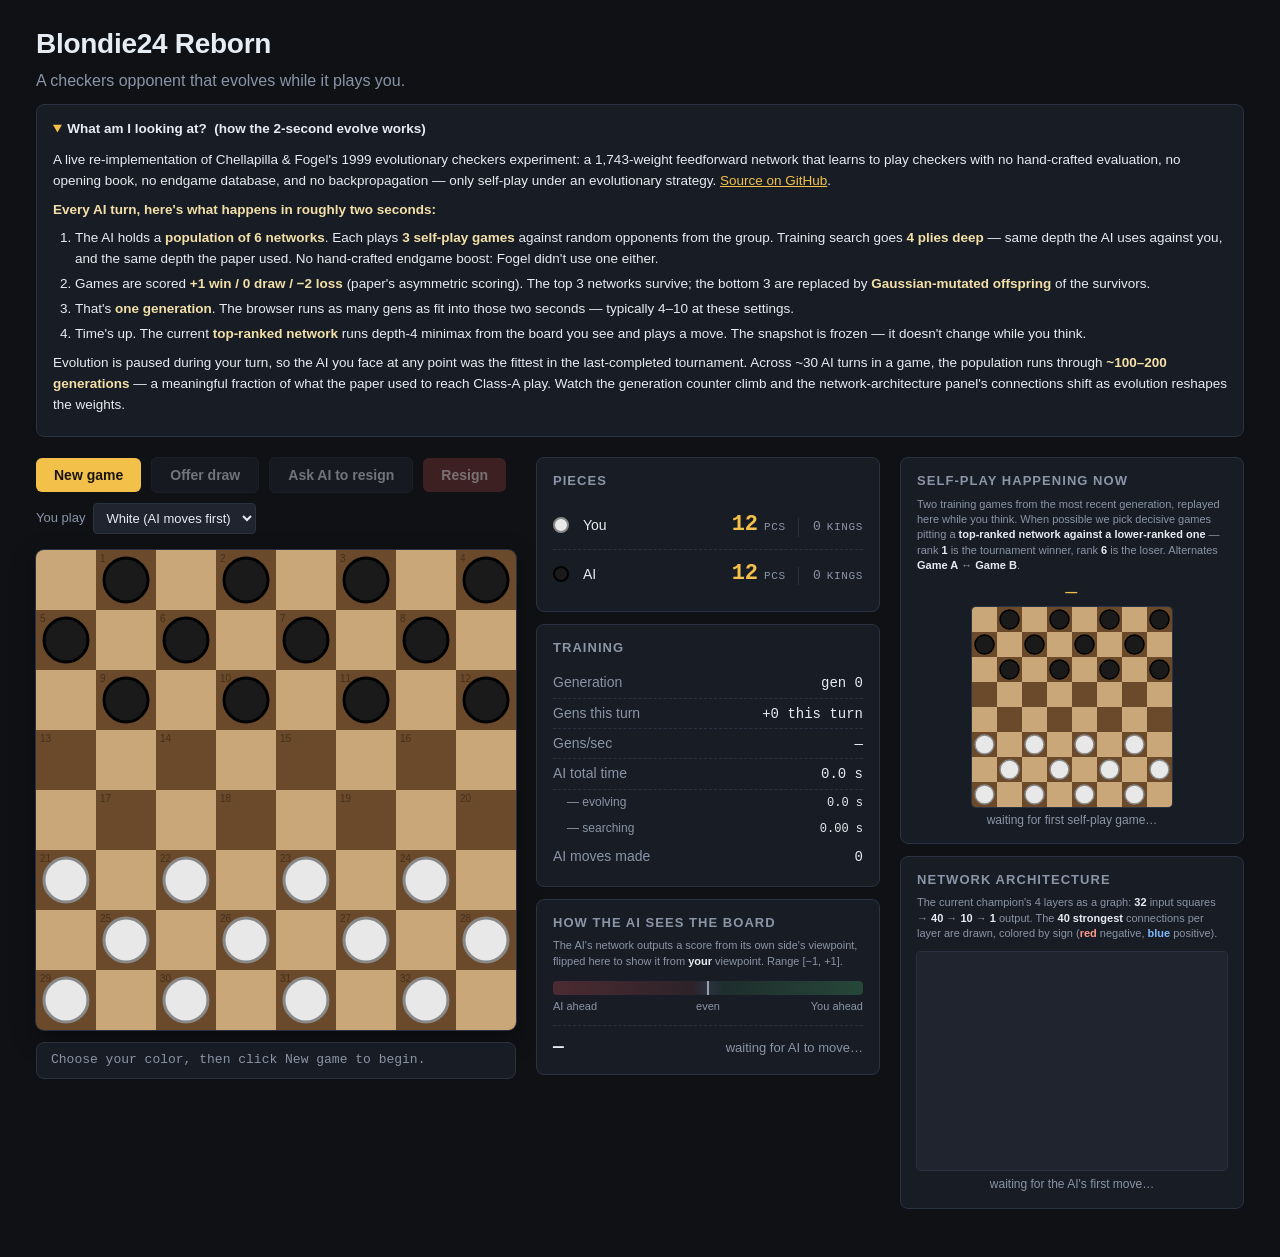
==== commit 8005989c: "Demo: Ask AI to resign + 3 warmup gens + worker perf + cache-bust Feature: "Ask AI to resign" button" ====
--- a/docs/index.html
+++ b/docs/index.html
@@ -12,7 +12,7 @@
     <h1>Blondie24 Reborn</h1>
     <p class="subtitle">A checkers opponent that evolves while it plays you.</p>
     <details id="about" open>
-      <summary>What am I looking at? &nbsp;(how the 1-second evolve works)</summary>
+      <summary>What am I looking at? &nbsp;(how the 2-second evolve works)</summary>
       <p>
         A live re-implementation of Chellapilla &amp; Fogel's 1999 evolutionary
         checkers experiment: a 1,743-weight feedforward network that learns to
@@ -42,6 +42,7 @@
       <section id="controls">
         <button id="new-game">New game</button>
         <button id="offer-draw" type="button">Offer draw</button>
+        <button id="ask-resign" type="button">Ask AI to resign</button>
         <button id="resign" type="button" class="danger">Resign</button>
         <label>
           You play
@@ -183,10 +184,10 @@
 
 </main>
 
-<script src="js/checkers.js"></script>
-<script src="js/render.js"></script>
-<script src="js/network.js"></script>
-<script src="js/minimax.js"></script>
-<script src="js/main.js"></script>
+<script src="js/checkers.js?v=5"></script>
+<script src="js/render.js?v=5"></script>
+<script src="js/network.js?v=5"></script>
+<script src="js/minimax.js?v=5"></script>
+<script src="js/main.js?v=5"></script>
 </body>
 </html>
--- a/docs/css/style.css
+++ b/docs/css/style.css
@@ -333,7 +333,8 @@
   cursor: not-allowed;
   filter: grayscale(0.3);
 }
-#controls button#offer-draw {
+#controls button#offer-draw,
+#controls button#ask-resign {
   background: var(--panel-2);
   color: var(--fg);
   border: 1px solid var(--border);
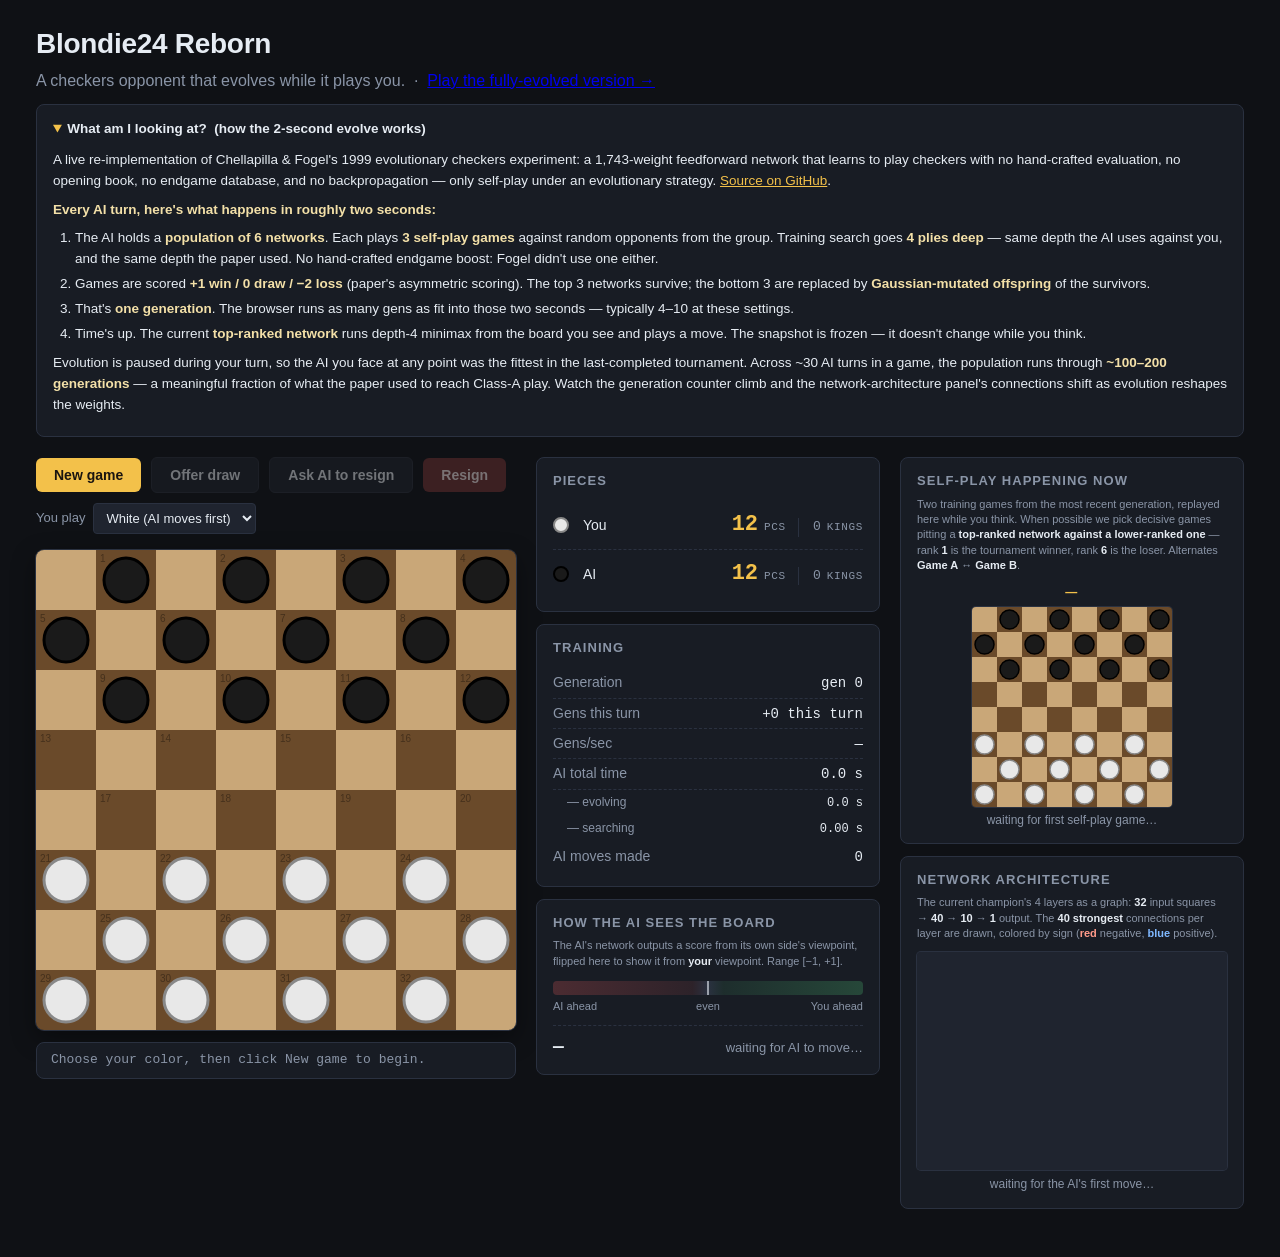
==== commit 8b2e45de: "Add docs/play-strong.html: play a frozen Anaconda opponent Companion to the live-evolve demo. Instea" ====
--- a/docs/index.html
+++ b/docs/index.html
@@ -10,7 +10,10 @@
 <main>
   <header>
     <h1>Blondie24 Reborn</h1>
-    <p class="subtitle">A checkers opponent that evolves while it plays you.</p>
+    <p class="subtitle">
+      A checkers opponent that evolves while it plays you. &nbsp;·&nbsp;
+      <a href="play-strong.html">Play the fully-evolved version →</a>
+    </p>
     <details id="about" open>
       <summary>What am I looking at? &nbsp;(how the 2-second evolve works)</summary>
       <p>
@@ -184,10 +187,10 @@
 
 </main>
 
-<script src="js/checkers.js?v=5"></script>
-<script src="js/render.js?v=5"></script>
-<script src="js/network.js?v=5"></script>
-<script src="js/minimax.js?v=5"></script>
-<script src="js/main.js?v=5"></script>
+<script src="js/checkers.js?v=6"></script>
+<script src="js/render.js?v=6"></script>
+<script src="js/network.js?v=6"></script>
+<script src="js/minimax.js?v=6"></script>
+<script src="js/main.js?v=6"></script>
 </body>
 </html>
